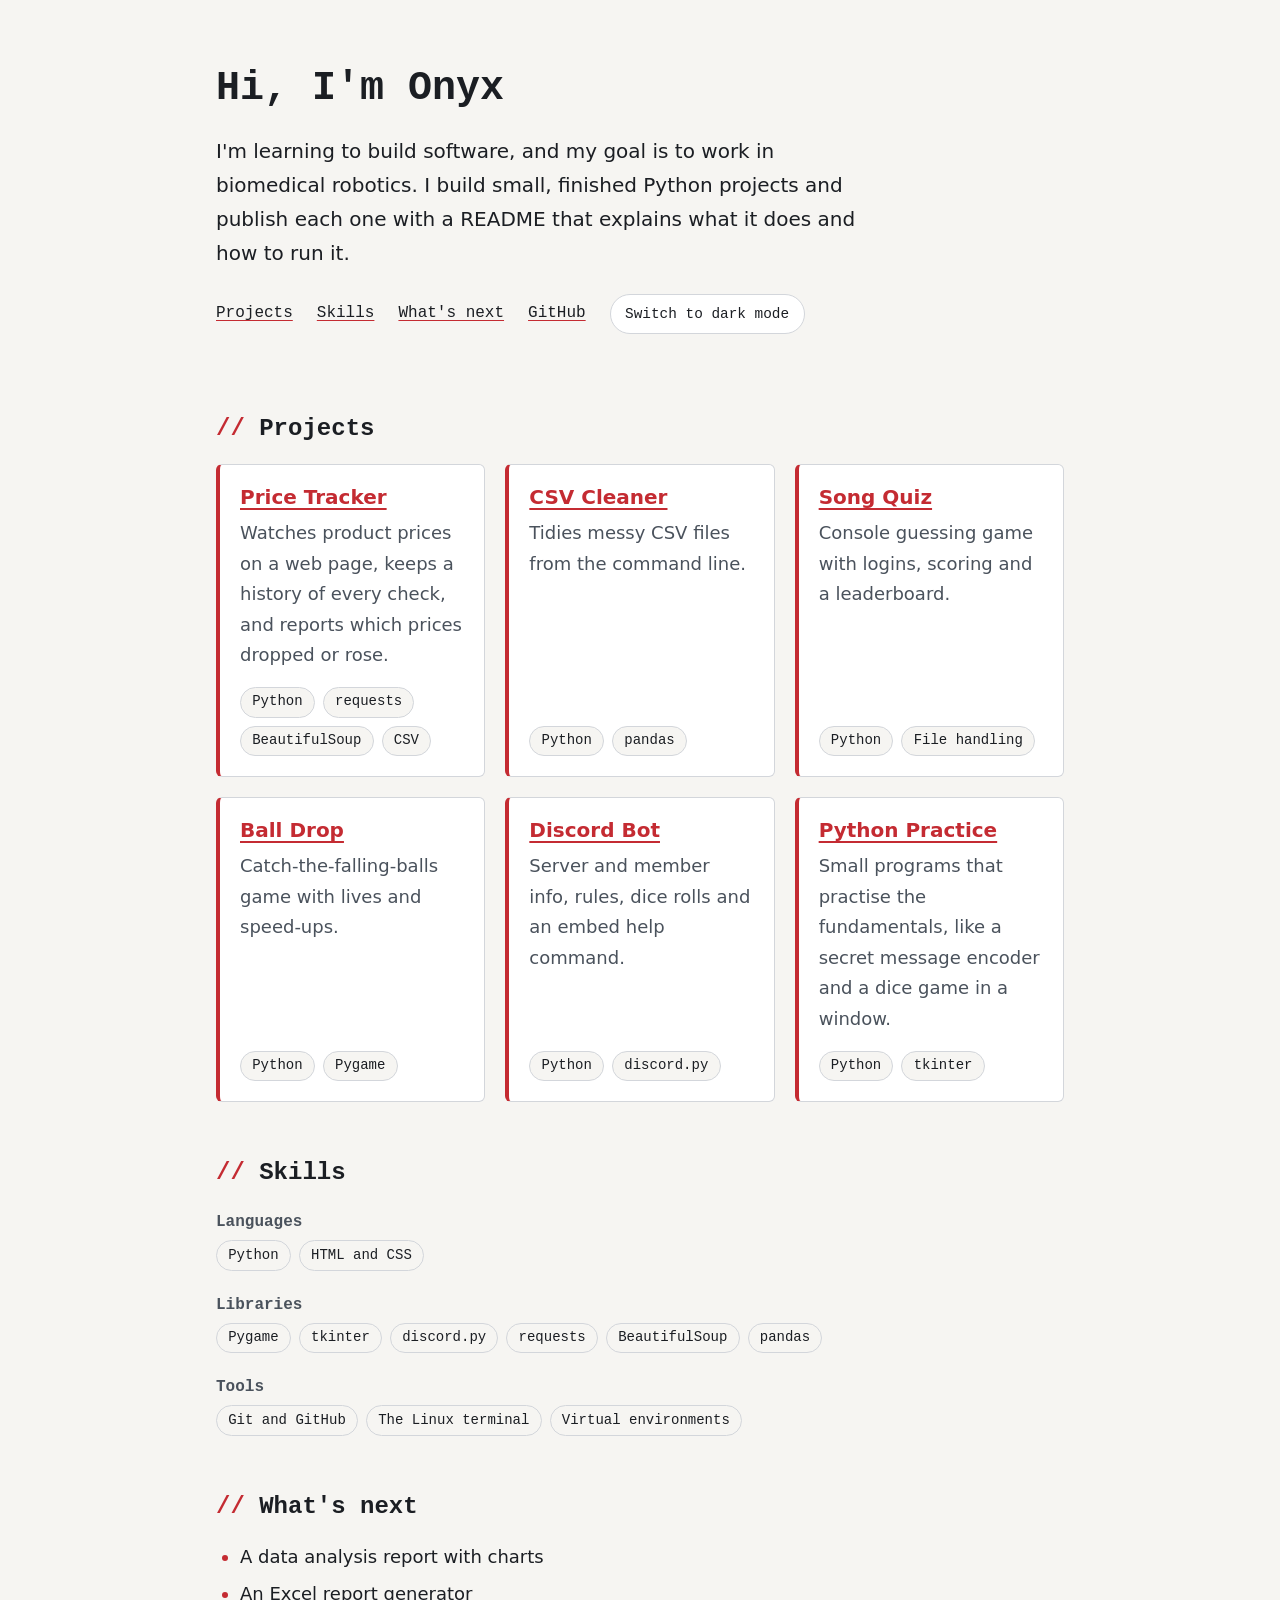
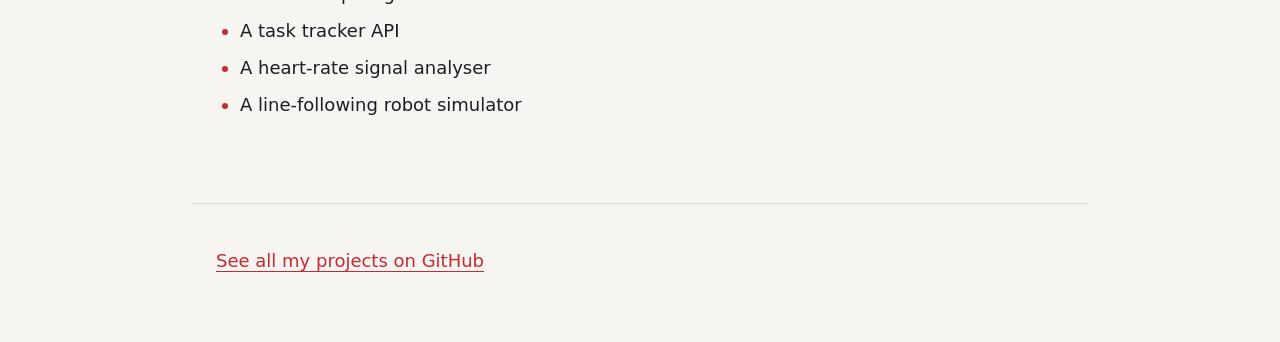
==== index.html @ d2042340 "Merge branch 'main' of github.com:playfu1-d0ubt/portfolio" ====
<!DOCTYPE html>
<html lang="en">
<head>
  <meta charset="utf-8">
  <meta name="viewport" content="width=device-width, initial-scale=1">
  <title>Onyx | Python projects and robotics</title>
  <meta name="description" content="Small, finished Python projects by Onyx, who is learning to build software with a goal of working in biomedical robotics.">
  <script>
    // choose the theme before the page is drawn, so there's no flash of the wrong colours
    let saved = null;
    try { saved = localStorage.getItem("theme"); } catch (error) {}
    const prefersLight = window.matchMedia("(prefers-color-scheme: light)").matches;
    document.documentElement.dataset.theme = saved || (prefersLight ? "light" : "dark");
  </script>
  <link rel="stylesheet" href="style.css">
  <script src="script.js" defer></script>
</head>
<body>

  <header class="intro">
    <h1>Hi, I'm Onyx</h1>
    <p>I'm learning to build software, and my goal is to work in biomedical robotics. I build small, finished Python projects and publish each one with a README that explains what it does and how to run it.</p>
    <nav>
      <a href="#projects">Projects</a>
      <a href="#skills">Skills</a>
      <a href="#next">What's next</a>
      <a href="https://github.com/playfu1-d0ubt">GitHub</a>
      <button id="theme-toggle" type="button" hidden>Switch to light mode</button>
    </nav>
  </header>

  <main>

     <section id="projects">
      <h2>Projects</h2>

      <article class="card">
        <h3><a href="https://github.com/playfu1-d0ubt/price-tracker">Price Tracker</a></h3>
        <p>Watches product prices on a web page, keeps a history of every check, and reports which prices dropped or rose.</p>
        <ul class="tags">
          <li>Python</li>
          <li>requests</li>
          <li>BeautifulSoup</li>
          <li>CSV</li>
        </ul>
      </article>


      <article class="card">
        <h3><a href="https://github.com/playfu1-d0ubt/csv-cleaner">CSV Cleaner</a></h3>
        <p>Tidies messy CSV files from the command line.</p>
        <ul class="tags">
          <li>Python</li>
          <li>pandas</li>
        </ul>
      </article>

      <article class="card">
        <h3><a href="https://github.com/playfu1-d0ubt/song-quiz">Song Quiz</a></h3>
        <p>Console guessing game with logins, scoring and a leaderboard.</p>
        <ul class="tags">
          <li>Python</li>
          <li>File handling</li>
        </ul>
      </article>

      <article class="card">
        <h3><a href="https://github.com/playfu1-d0ubt/ball-drop">Ball Drop</a></h3>
        <p>Catch-the-falling-balls game with lives and speed-ups.</p>
        <ul class="tags">
          <li>Python</li>
          <li>Pygame</li>
        </ul>
      </article>

      <article class="card">
        <h3><a href="https://github.com/playfu1-d0ubt/discord-bot">Discord Bot</a></h3>
        <p>Server and member info, rules, dice rolls and an embed help command.</p>
        <ul class="tags">
          <li>Python</li>
          <li>discord.py</li>
        </ul>
      </article>

      <article class="card">
        <h3><a href="https://github.com/playfu1-d0ubt/python-practice">Python Practice</a></h3>
        <p>Small programs that practise the fundamentals, like a secret message encoder and a dice game in a window.</p>
        <ul class="tags">
          <li>Python</li>
          <li>tkinter</li>
        </ul>
      </article>
    </section>
    <section id="skills">
      <h2>Skills</h2>

      <h3>Languages</h3>
      <ul>
        <li>Python</li>
        <li>HTML and CSS</li>
      </ul>

      <h3>Libraries</h3>
      <ul>
        <li>Pygame</li>
        <li>tkinter</li>
        <li>discord.py</li>
        <li>requests</li>
        <li>BeautifulSoup</li>
        <li>pandas</li>
      </ul>

      <h3>Tools</h3>
      <ul>
        <li>Git and GitHub</li>
        <li>The Linux terminal</li>
        <li>Virtual environments</li>
      </ul>
    </section>

    <section id="next">
      <h2>What's next</h2>
      <ul>
        <li>A data analysis report with charts</li>
        <li>An Excel report generator</li>
        <li>A task tracker API</li>
        <li>A heart-rate signal analyser</li>
        <li>A line-following robot simulator</li>
      </ul>
    </section>
  </main>

  <footer>
    <p><a href="https://github.com/playfu1-d0ubt">See all my projects on GitHub</a></p>
  </footer>

</body>
</html>
---- style.css ----
/* ---------- colours and fonts: change the look of the whole site here ---------- */
:root {
  --bg: #14161a;        /* page background */
  --surface: #1c1f25;   /* cards */
  --border: #2f343d;
  --text: #e8e6e3;      /* soft off-white, easier on the eyes than pure white */
  --muted: #aab0ba;     /* less important text */
  --accent: #ff6b6b;    /* the red: links, card edges, markers */

  --body-font: system-ui, -apple-system, "Segoe UI", Roboto, "Helvetica Neue", Arial, sans-serif;
  --code-font: ui-monospace, "Cascadia Code", "Source Code Pro", Menlo, Consolas, monospace;
  color-scheme: dark;   /* tells the browser to draw scrollbars and form controls dark too */
}

/* ---------- light theme: used when the toggle (or your device's setting) asks for it ---------- */
[data-theme="light"] {
  color-scheme: light;
  --bg: #f6f5f2;
  --surface: #ffffff;
  --border: #d3d6db;
  --text: #1b1e23;
  --muted: #4a525c;
  --accent: #c42b32;
}

/* ---------- base ---------- */
* {
  box-sizing: border-box;  /* padding counts inside an element's width, which keeps sums simple */
}

html {
  scroll-behavior: smooth;
}

body {
  margin: 0;
  background: var(--bg);
  color: var(--text);
  font-family: var(--body-font);
  font-size: 1.125rem;
  line-height: 1.7;  /* generous space between lines */
}

/* keep the content in a centred column instead of stretching across the screen */
header, main, footer {
  max-width: 56rem;
  margin: 0 auto;
  padding: 0 1.5rem;
}

h1, h2, h3 {
  line-height: 1.25;
}

h1, h2 {
  font-family: var(--code-font);
}

h1 {
  font-size: 2.5rem;
  margin: 0 0 1rem;
}

h2 {
  font-size: 1.5rem;
  margin: 0 0 1.25rem;
}

h2::before {
  content: "// ";
  content: "// " / "";  /* the "/ """ part stops screen readers reading the slashes out loud */
  color: var(--accent);
}

p {
  max-width: 42rem;  /* keeps lines a comfortable length to read */
}

a {
  color: var(--accent);
  text-underline-offset: 0.2em;
}

a:hover {
  color: var(--text);
}

/* a clear outline when you move around the page with the keyboard */
:focus-visible {
  outline: 2px solid var(--accent);
  outline-offset: 3px;
}

::selection {
  background: var(--accent);
  color: var(--bg);
}
/* ---------- intro and navigation ---------- */
.intro {
  padding-top: 4rem;
  padding-bottom: 2.5rem;
}

.intro p {
  font-size: 1.25rem;
}

nav {
  display: flex;
  flex-wrap: wrap;
  gap: 0.5rem 1.5rem;
  margin-top: 1.5rem;
  font-family: var(--code-font);
  font-size: 1rem;
}

nav a {
  padding: 0.4rem 0;  /* makes the link taller, so it's easier to tap */
  color: var(--text);
  text-decoration-color: var(--accent);
}

nav a:hover {
  color: var(--accent);
}
/* ---------- sections ---------- */
section {
  padding: 2.5rem 0 1rem;
  scroll-margin-top: 1rem;  /* leaves a gap above a section when a nav link jumps to it */
}

/* ---------- project cards ---------- */
/* the cards sit in a grid that fits as many 16rem columns as there is room for */
#projects {
  display: grid;
  grid-template-columns: repeat(auto-fit, minmax(min(16rem, 100%), 1fr));
  gap: 1.25rem;
}

#projects h2 {
  grid-column: 1 / -1;  /* the heading stretches across every column */
  margin-bottom: 0;
}

.card {
  display: flex;
  flex-direction: column;
  background: var(--surface);
  border: 1px solid var(--border);
  border-left: 4px solid var(--accent);
  border-radius: 6px;
  padding: 1.25rem;
  position: relative;  /* lets the link below stretch over the whole card */
  transition: border-color 0.2s;
}

@media (hover: hover) {
  .card:hover {
    border-color: var(--accent);
  }
}

.card h3 {
  margin: 0 0 0.5rem;
  font-size: 1.25rem;
}

.card h3 a::after {
  content: "";
  position: absolute;
  inset: 0;  /* stretches the link's clickable area over the whole card */
}

.card img {
  display: block;
  width: 100%;
  height: auto;
  aspect-ratio: 16 / 9;
  object-fit: cover;
  object-position: top left;  /* if an image is the wrong shape, keep the top-left corner */
  margin-bottom: 1rem;
  border: 1px solid var(--border);
  border-radius: 4px;
}

.card:focus-within {
  border-color: var(--accent);  /* shows which card has keyboard focus */
}

.card p {
  margin: 0 0 1rem;
  color: var(--muted);
}

.card .tags {
  margin-top: auto;  /* pushes the tags to the bottom so every card lines up */
}

/* ---------- tags and skills ---------- */
.tags, #skills ul {
  display: flex;
  flex-wrap: wrap;
  gap: 0.5rem;
  margin: 0;
  padding: 0;
  list-style: none;
}

.tags li, #skills li {
  padding: 0.15rem 0.7rem;
  border: 1px solid var(--border);
  border-radius: 999px;
  background: var(--bg);
  font-family: var(--code-font);
  font-size: 0.875rem;
}

#skills h3 {
  margin: 1.5rem 0 0.5rem;
  font-family: var(--code-font);
  font-size: 1rem;
  color: var(--muted);
}
/* ---------- what's next ---------- */
#next ul {
  padding-left: 1.5rem;
}

#next li {
  margin-bottom: 0.4rem;
}

#next li::marker {
  color: var(--accent);
}

/* ---------- footer ---------- */
footer {
  margin-top: 3rem;
  padding-top: 1.5rem;
  padding-bottom: 3rem;
  border-top: 1px solid var(--border);
  color: var(--muted);
}

/* ---------- respect people who turn animations off in their system settings ---------- */
@media (prefers-reduced-motion: reduce) {
  html {
    scroll-behavior: auto;
  }

  .card {
    transition: none;
  }
}
/* ---------- small screens (phones) ---------- */
@media (max-width: 40rem) {
  body {
    font-size: 1.0625rem;
  }

  header, main, footer {
    padding: 0 1rem;
  }

  .intro {
    padding-top: 2.5rem;
    padding-bottom: 1.5rem;
  }

  h1 {
    font-size: 2rem;
  }

  .intro p {
    font-size: 1.125rem;
  }

  section {
    padding-top: 2rem;
  }

  footer {
    margin-top: 2rem;
  }
}
/* ---------- theme toggle button ---------- */
#theme-toggle {
  padding: 0.4rem 0.9rem;
  border: 1px solid var(--border);
  border-radius: 999px;
  background: var(--surface);
  color: var(--text);
  font-family: var(--code-font);
  font-size: 0.9rem;
  cursor: pointer;
}

#theme-toggle:hover {
  border-color: var(--accent);
}
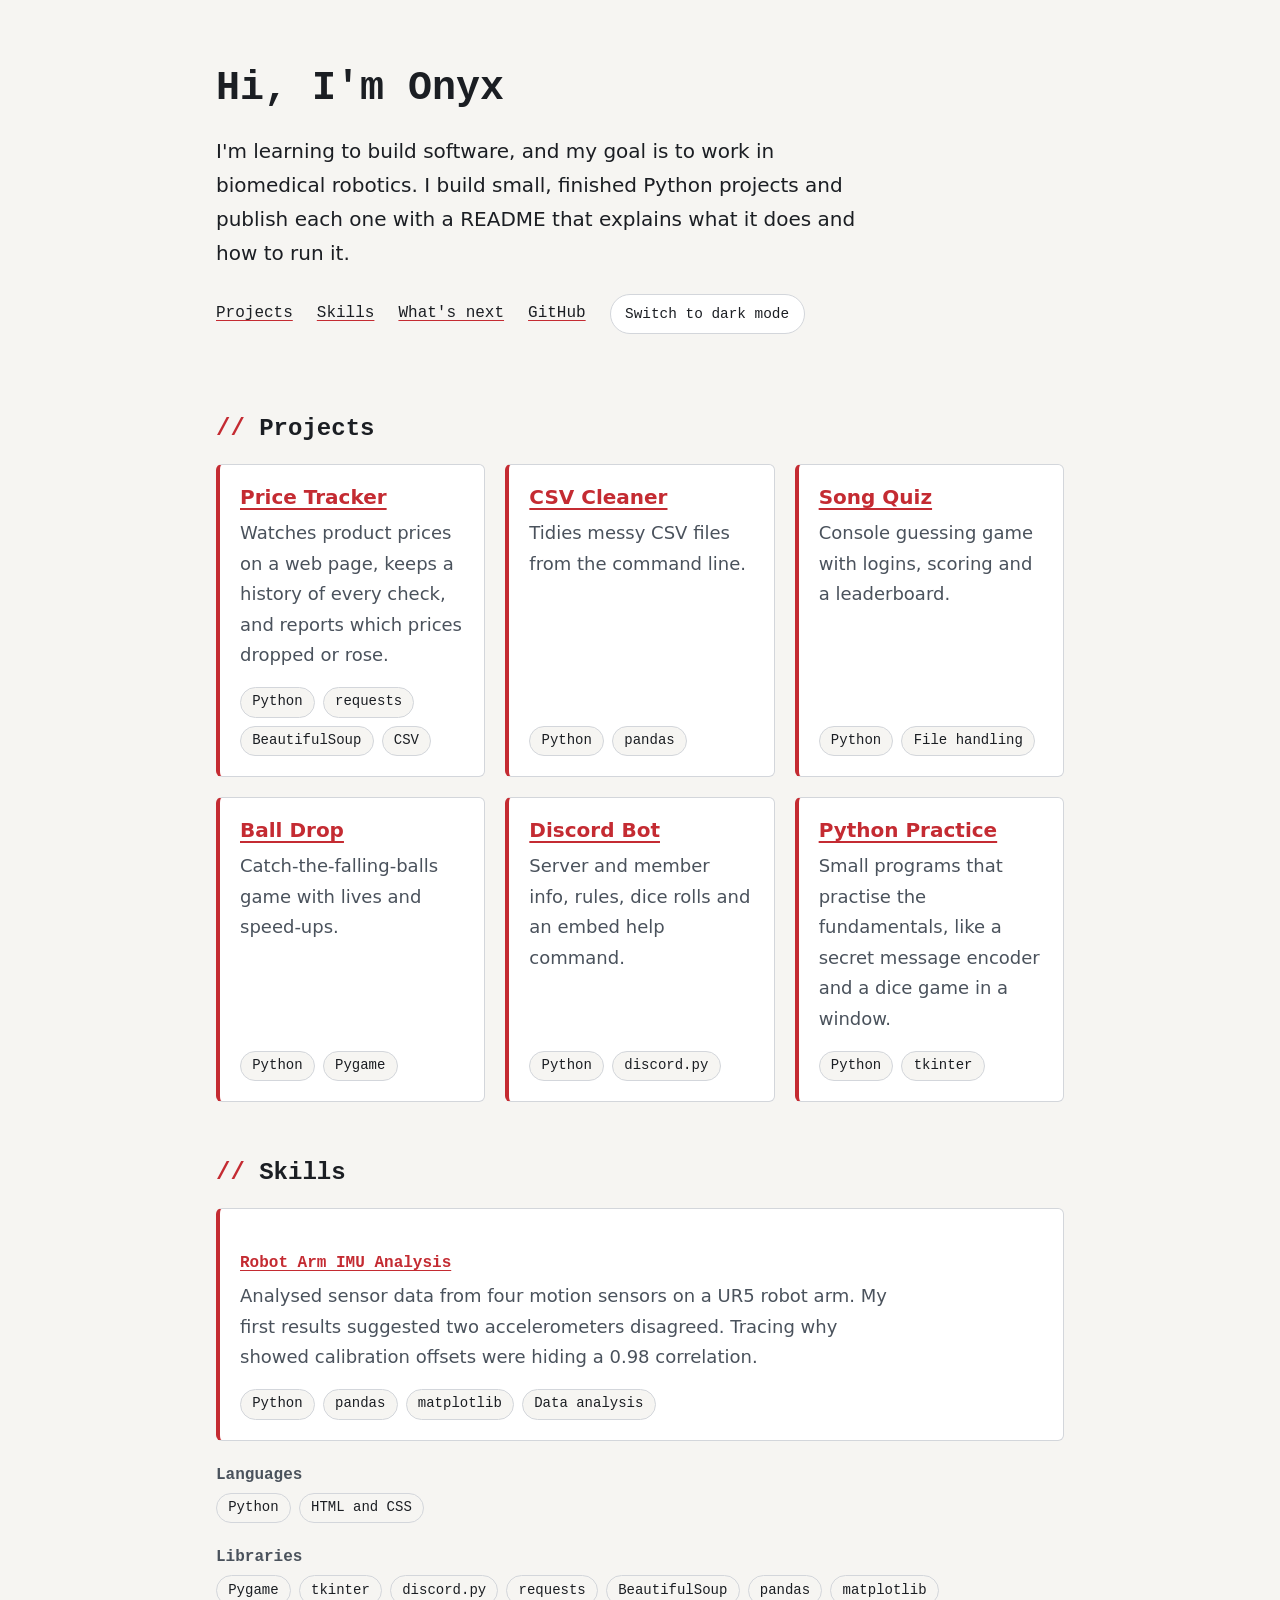
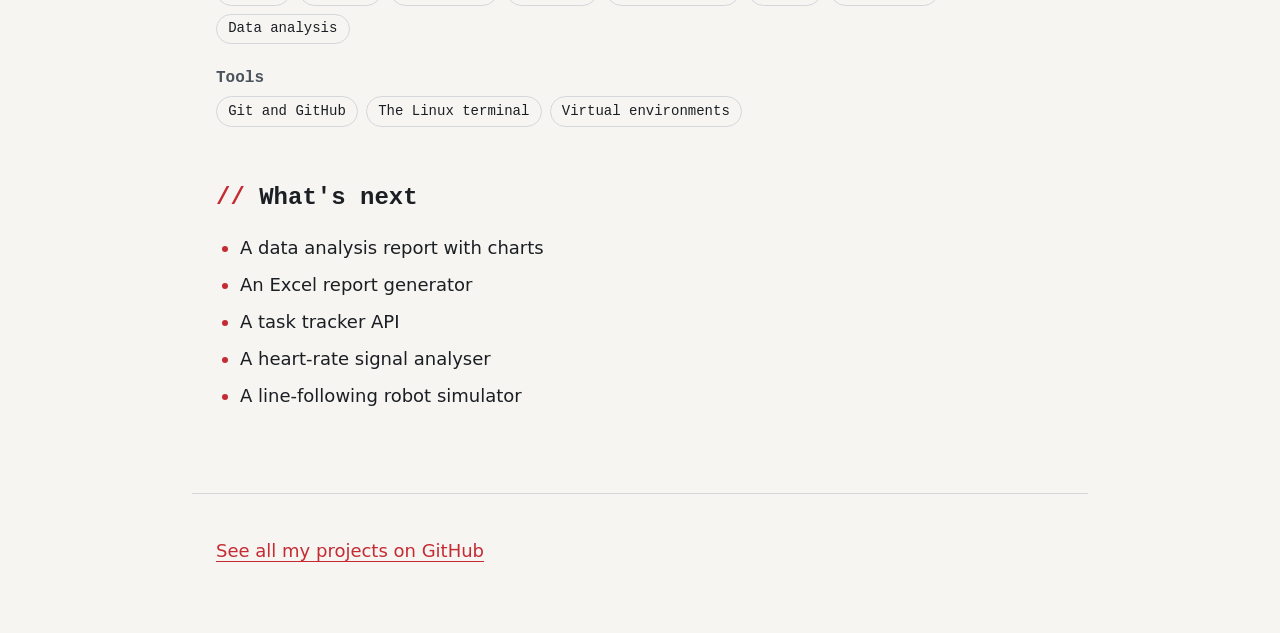
==== commit dc78510c: "Add data analysis report card" ====
--- a/index.html
+++ b/index.html
@@ -94,6 +94,21 @@
     <section id="skills">
       <h2>Skills</h2>
 
+    <article class="card">
+      <h3><a href="https://github.com/playfu1-d0ubt/data-analysis-report">Robot Arm IMU Analysis</a></h3>
+      <p>
+      Analysed sensor data from four motion sensors on a UR5 robot arm.
+      My first results suggested two accelerometers disagreed. Tracing why
+      showed calibration offsets were hiding a 0.98 correlation.
+      </p>
+      <ul class="tags">
+        <li>Python</li>
+        <li>pandas</li>
+        <li>matplotlib</li>
+        <li>Data analysis</li>
+      </ul>
+</article>
+
       <h3>Languages</h3>
       <ul>
         <li>Python</li>
@@ -108,6 +123,8 @@
         <li>requests</li>
         <li>BeautifulSoup</li>
         <li>pandas</li>
+        <li>matplotlib</li>
+        <li>Data analysis</li>
       </ul>
 
       <h3>Tools</h3>
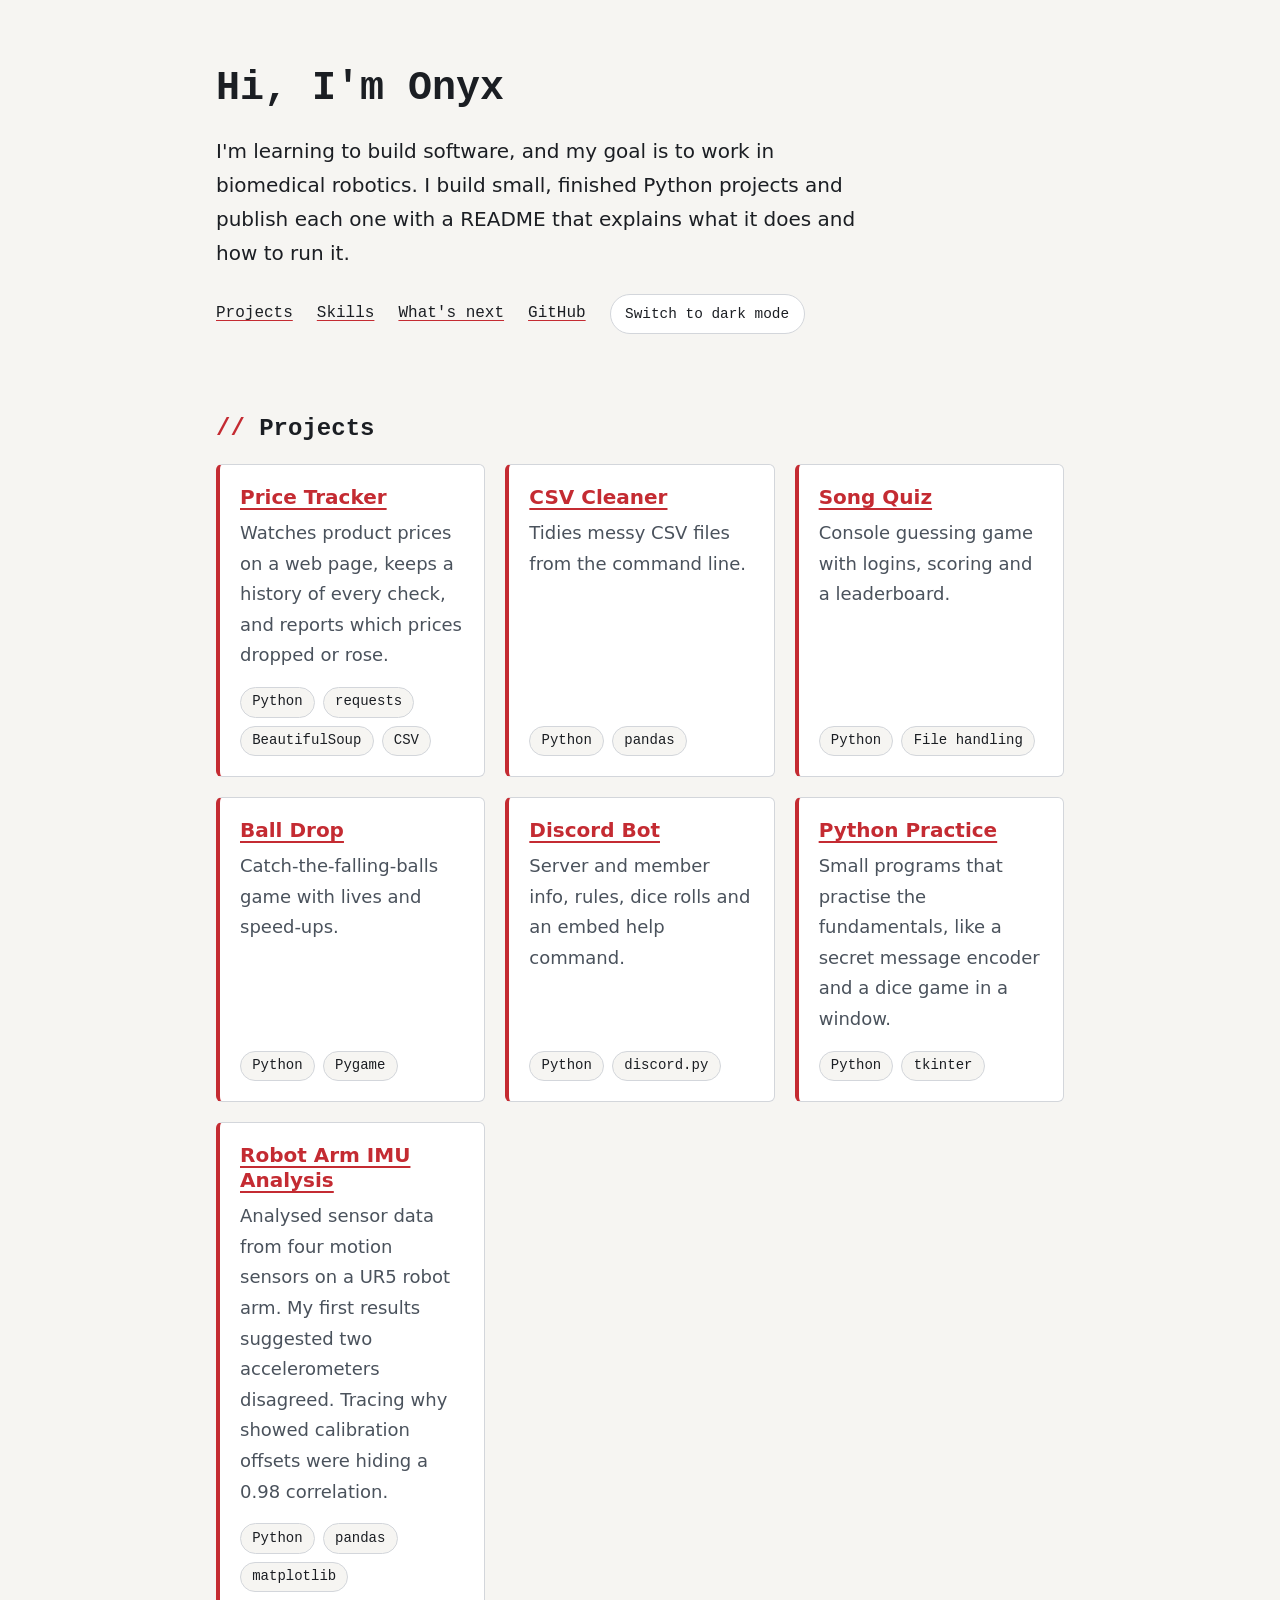
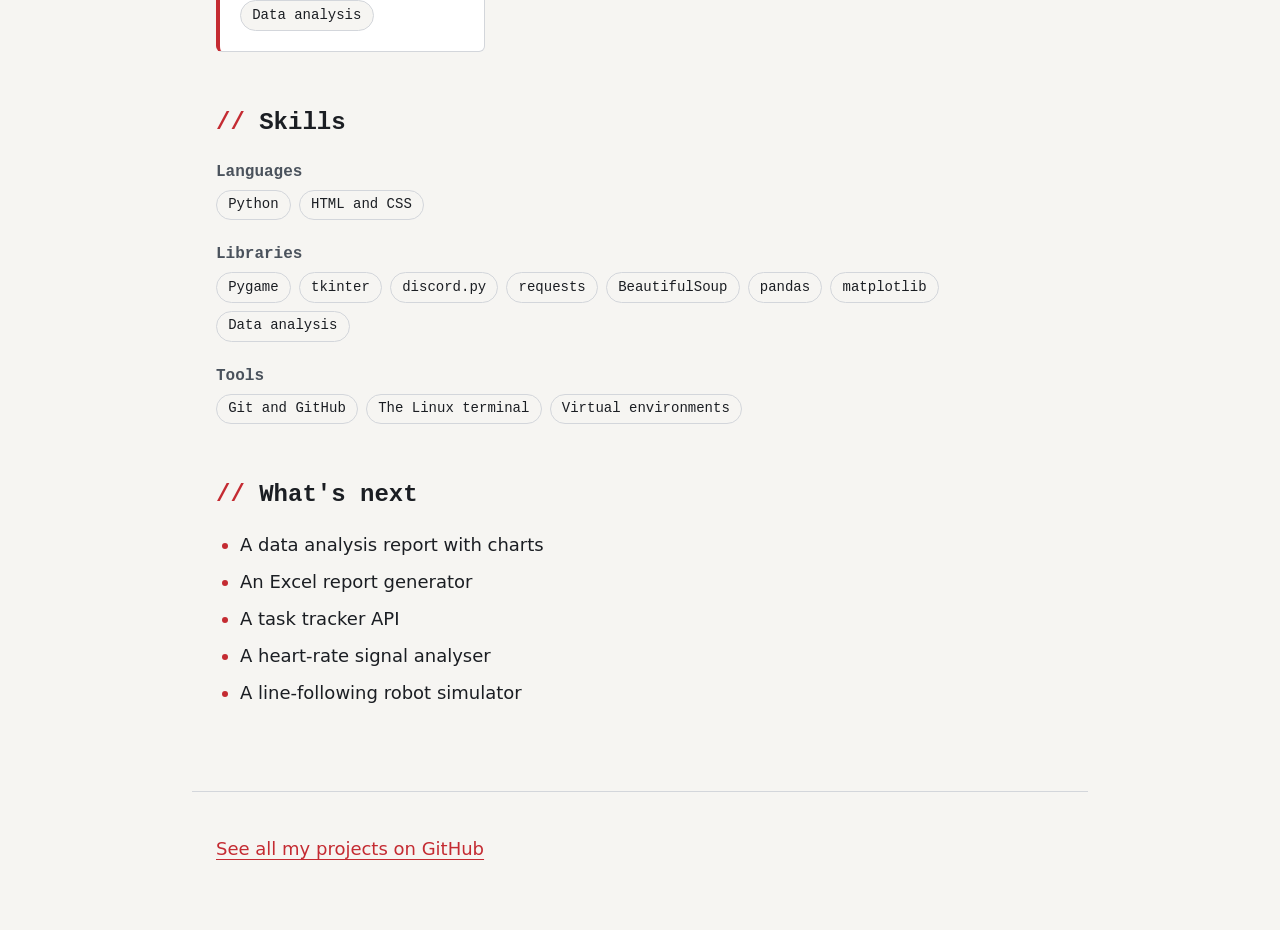
==== commit cf591e1b: "Fix misplaced card" ====
--- a/index.html
+++ b/index.html
@@ -90,25 +90,23 @@
           <li>tkinter</li>
         </ul>
       </article>
+      <article class="card">
+        <h3><a href="https://github.com/playfu1-d0ubt/data-analysis-report">Robot Arm IMU Analysis</a></h3>
+        <p>
+        Analysed sensor data from four motion sensors on a UR5 robot arm.
+        My first results suggested two accelerometers disagreed. Tracing why
+        showed calibration offsets were hiding a 0.98 correlation.
+        </p>
+        <ul class="tags">
+          <li>Python</li>
+          <li>pandas</li>
+          <li>matplotlib</li>
+          <li>Data analysis</li>
+        </ul>
     </section>
     <section id="skills">
       <h2>Skills</h2>
-
-    <article class="card">
-      <h3><a href="https://github.com/playfu1-d0ubt/data-analysis-report">Robot Arm IMU Analysis</a></h3>
-      <p>
-      Analysed sensor data from four motion sensors on a UR5 robot arm.
-      My first results suggested two accelerometers disagreed. Tracing why
-      showed calibration offsets were hiding a 0.98 correlation.
-      </p>
-      <ul class="tags">
-        <li>Python</li>
-        <li>pandas</li>
-        <li>matplotlib</li>
-        <li>Data analysis</li>
-      </ul>
-</article>
-
+    </article>
       <h3>Languages</h3>
       <ul>
         <li>Python</li>
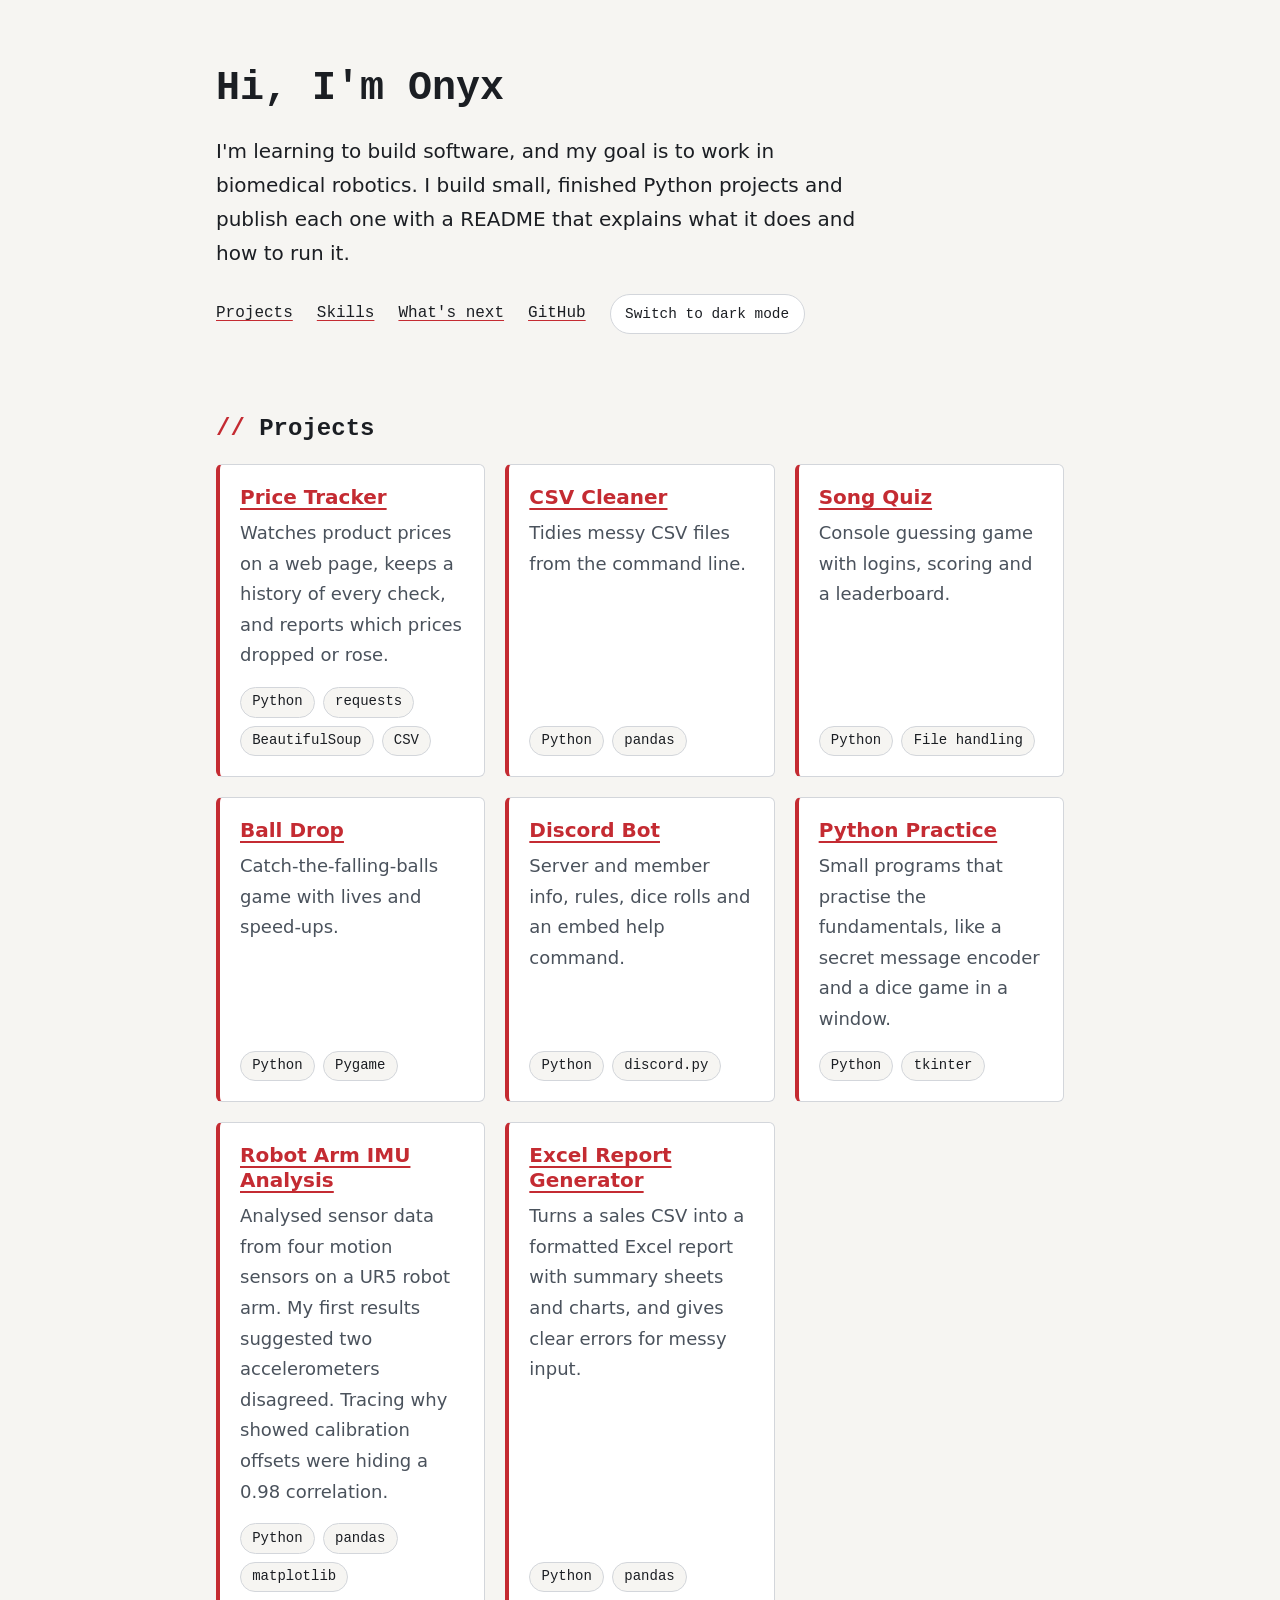
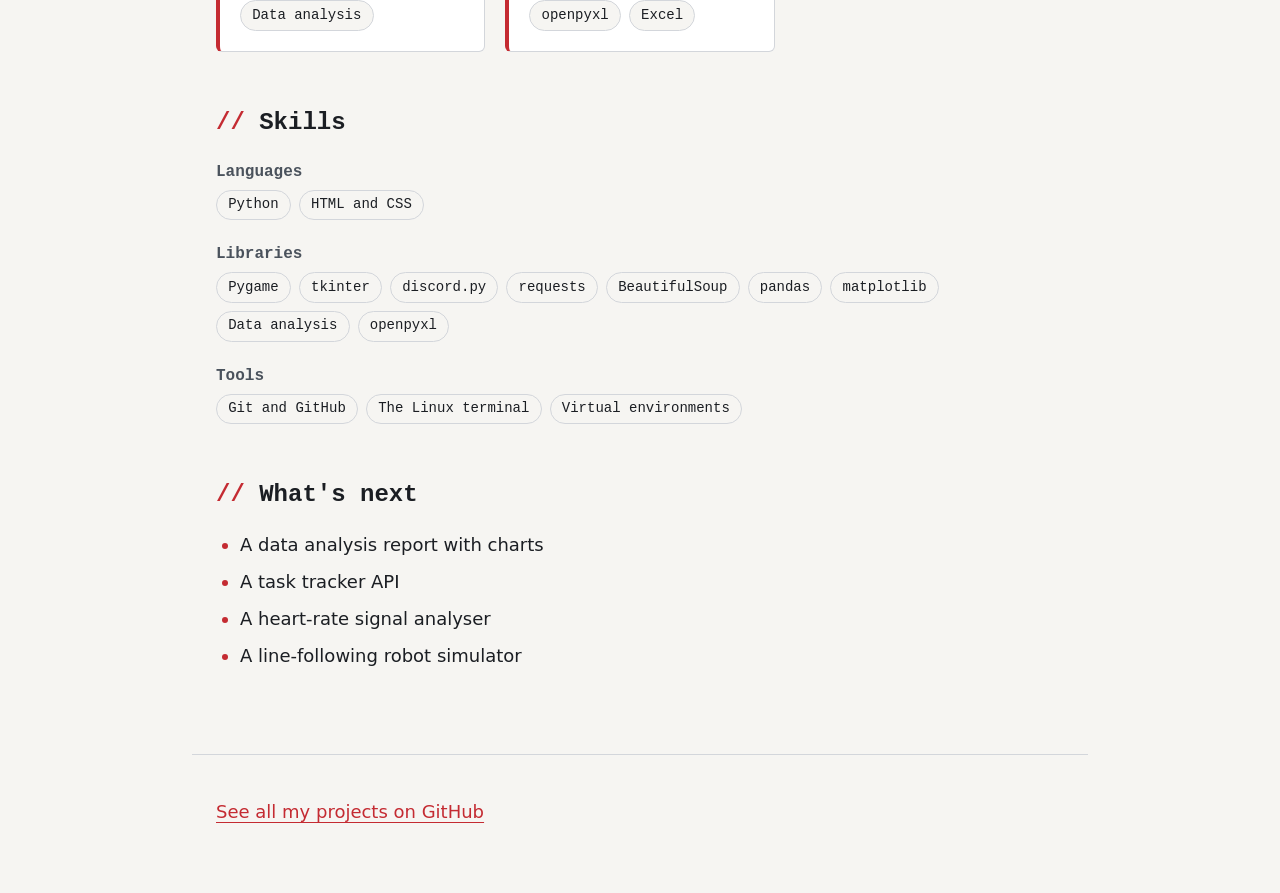
==== commit 2fa5ac15: "Add Excel Report Generator" ====
--- a/index.html
+++ b/index.html
@@ -31,7 +31,7 @@
 
   <main>
 
-     <section id="projects">
+    <section id="projects">
       <h2>Projects</h2>
 
       <article class="card">
@@ -103,7 +103,19 @@
           <li>matplotlib</li>
           <li>Data analysis</li>
         </ul>
+      </article>
+      <article class="card">
+        <h3><a href="https://github.com/playfu1-d0ubt/excel-report-generator">Excel Report Generator</a></h3>
+        <p>Turns a sales CSV into a formatted Excel report with summary sheets and charts, and gives clear errors for messy input.</p>
+        <ul class="tags">
+          <li>Python</li>
+          <li>pandas</li>
+          <li>openpyxl</li>
+          <li>Excel</li>
+        </ul>
+      </article>
     </section>
+
     <section id="skills">
       <h2>Skills</h2>
     </article>
@@ -123,6 +135,7 @@
         <li>pandas</li>
         <li>matplotlib</li>
         <li>Data analysis</li>
+        <li>openpyxl</li>
       </ul>
 
       <h3>Tools</h3>
@@ -137,7 +150,6 @@
       <h2>What's next</h2>
       <ul>
         <li>A data analysis report with charts</li>
-        <li>An Excel report generator</li>
         <li>A task tracker API</li>
         <li>A heart-rate signal analyser</li>
         <li>A line-following robot simulator</li>
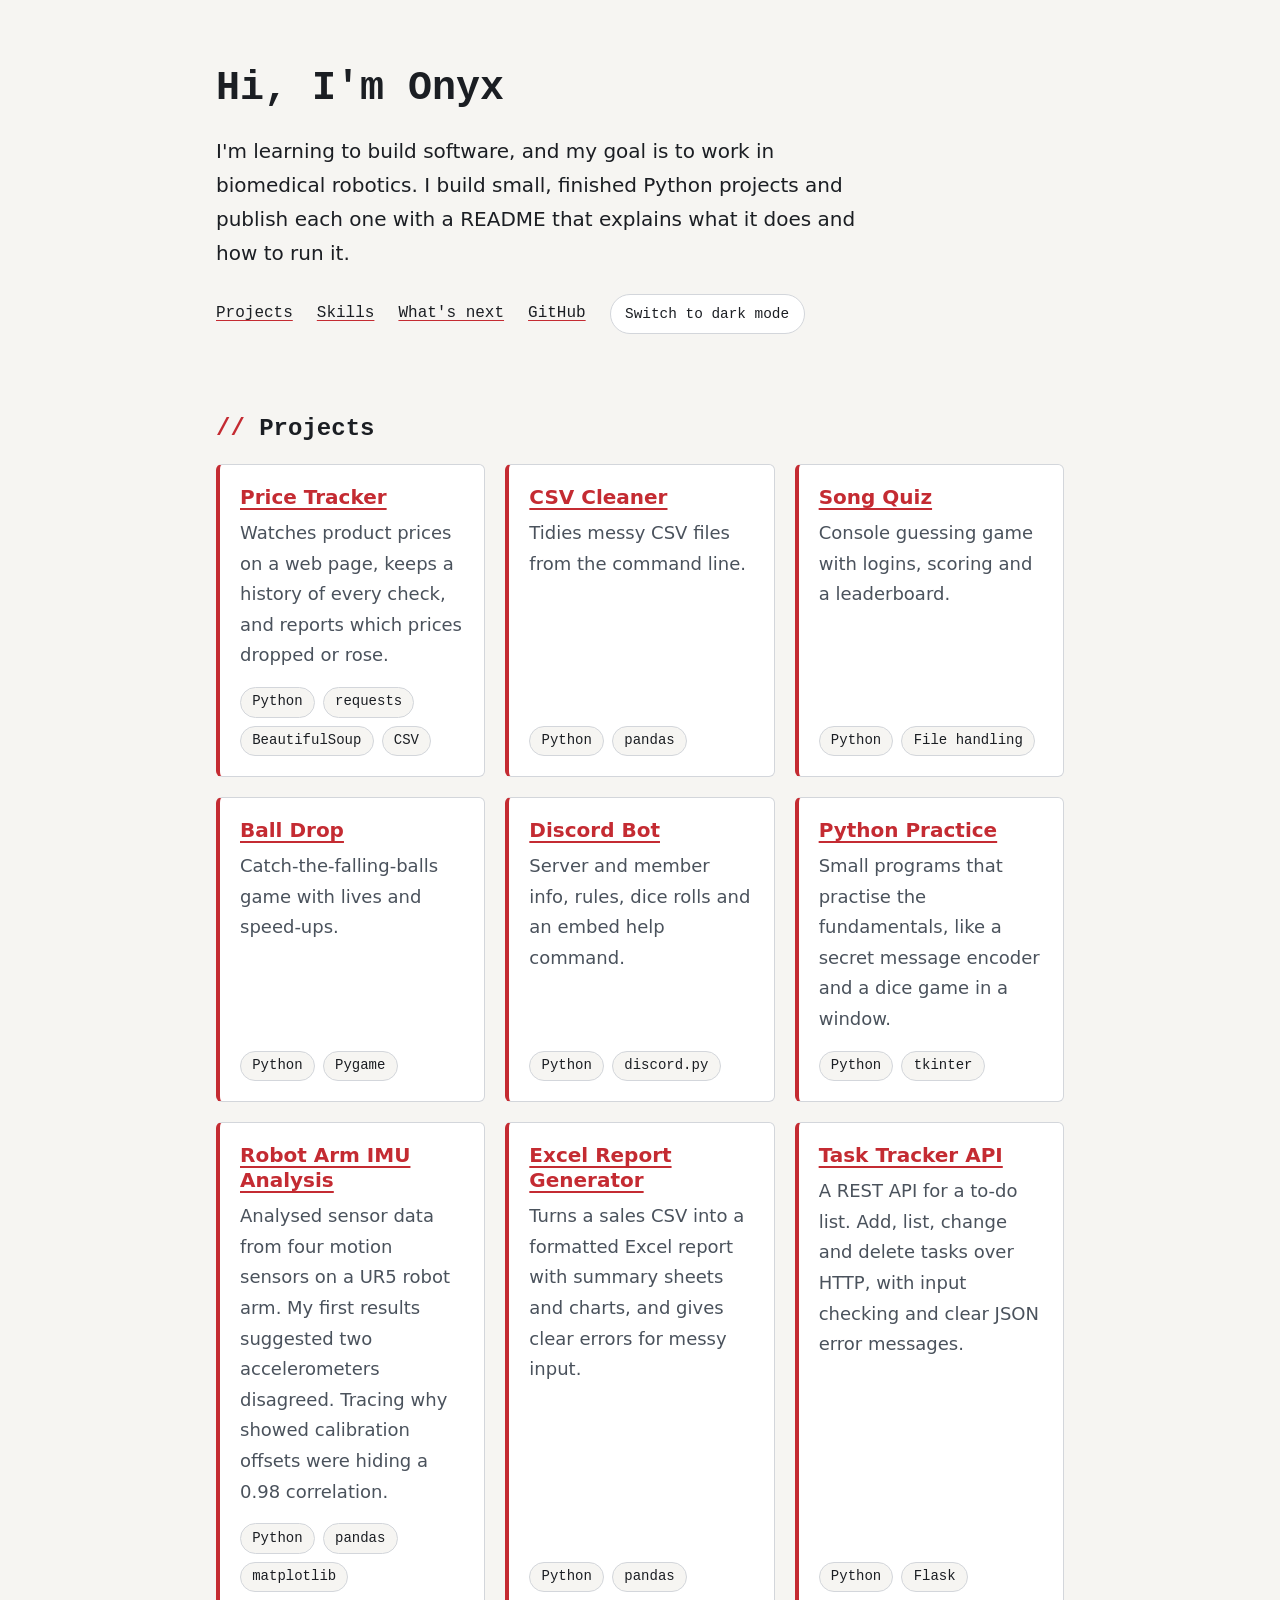
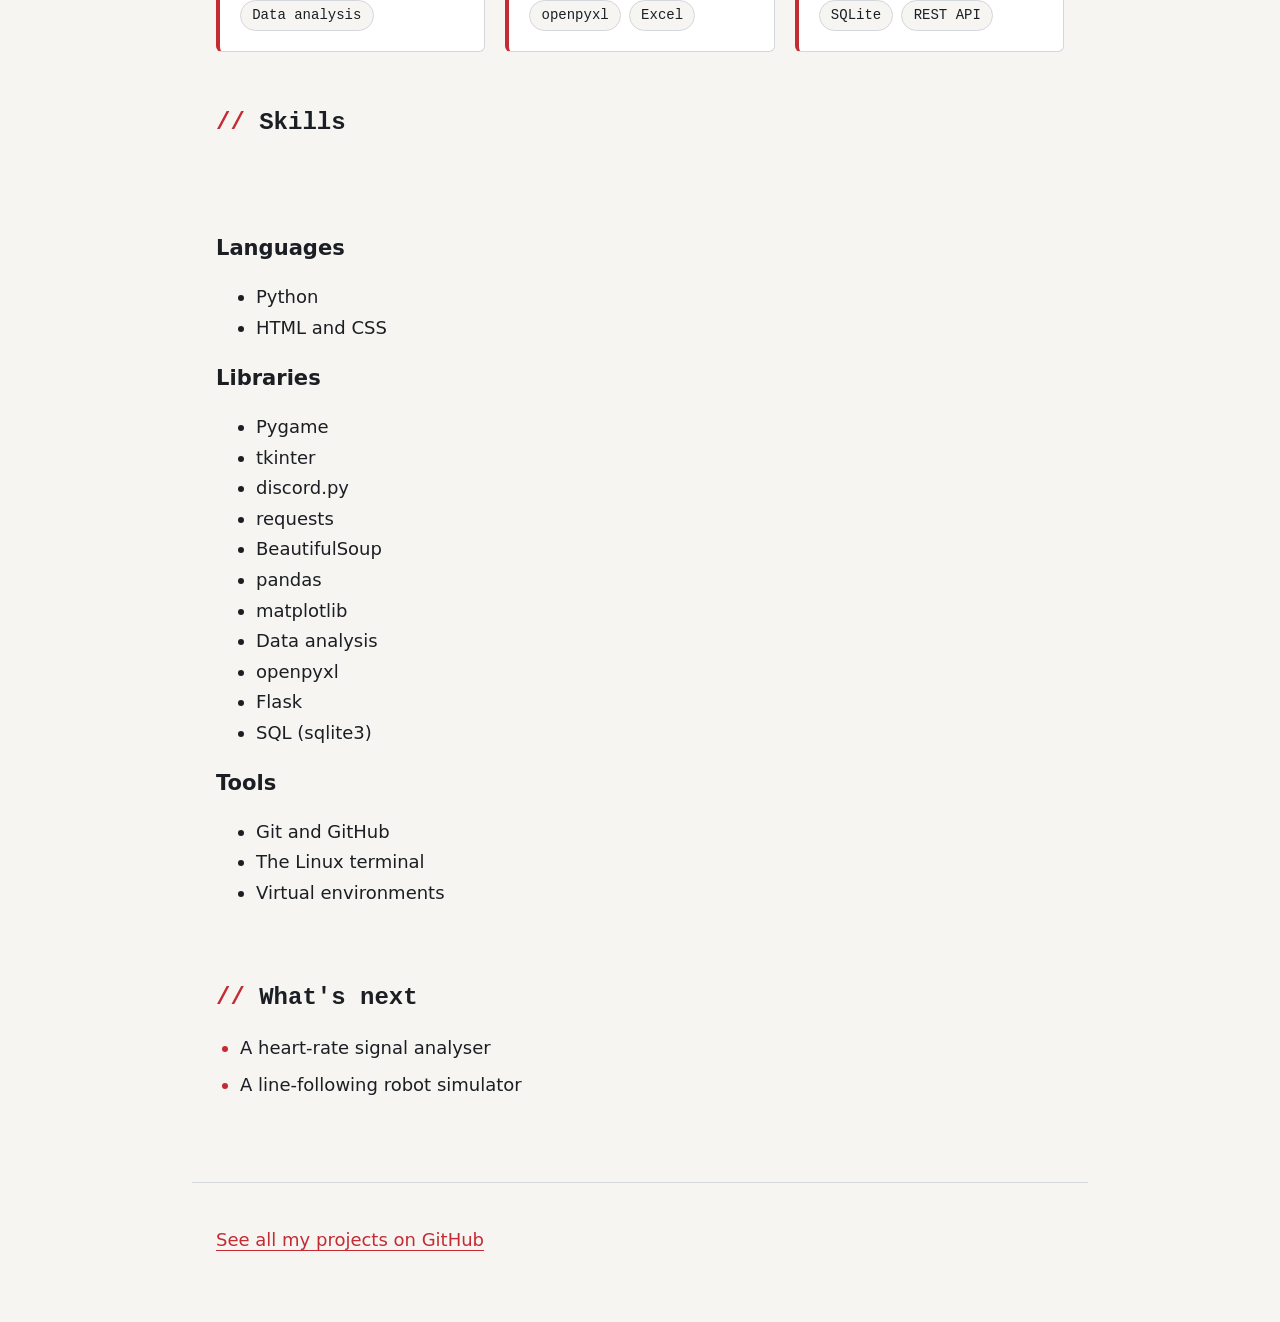
==== commit 63837015: "Add task-tracker-api" ====
--- a/index.html
+++ b/index.html
@@ -114,11 +114,23 @@
           <li>Excel</li>
         </ul>
       </article>
+      <article class="card">
+        <h3><a href="https://github.com/playfu1-d0ubt/task-tracker-api">Task Tracker API</a></h3>
+        <p>A REST API for a to-do list. Add, list, change and delete tasks over HTTP, with input checking and clear JSON error messages.</p>
+        <ul class="tags">
+          <li>Python</li>
+          <li>Flask</li>
+          <li>SQLite</li>
+          <li>REST API</li>
+        </ul>
+      </article>
     </section>
 
     <section id="skills">
       <h2>Skills</h2>
-    </article>
+    </section>
+
+    <section id="languages">
       <h3>Languages</h3>
       <ul>
         <li>Python</li>
@@ -136,6 +148,8 @@
         <li>matplotlib</li>
         <li>Data analysis</li>
         <li>openpyxl</li>
+        <li>Flask</li>
+        <li>SQL (sqlite3)</li>
       </ul>
 
       <h3>Tools</h3>
@@ -149,8 +163,6 @@
     <section id="next">
       <h2>What's next</h2>
       <ul>
-        <li>A data analysis report with charts</li>
-        <li>A task tracker API</li>
         <li>A heart-rate signal analyser</li>
         <li>A line-following robot simulator</li>
       </ul>
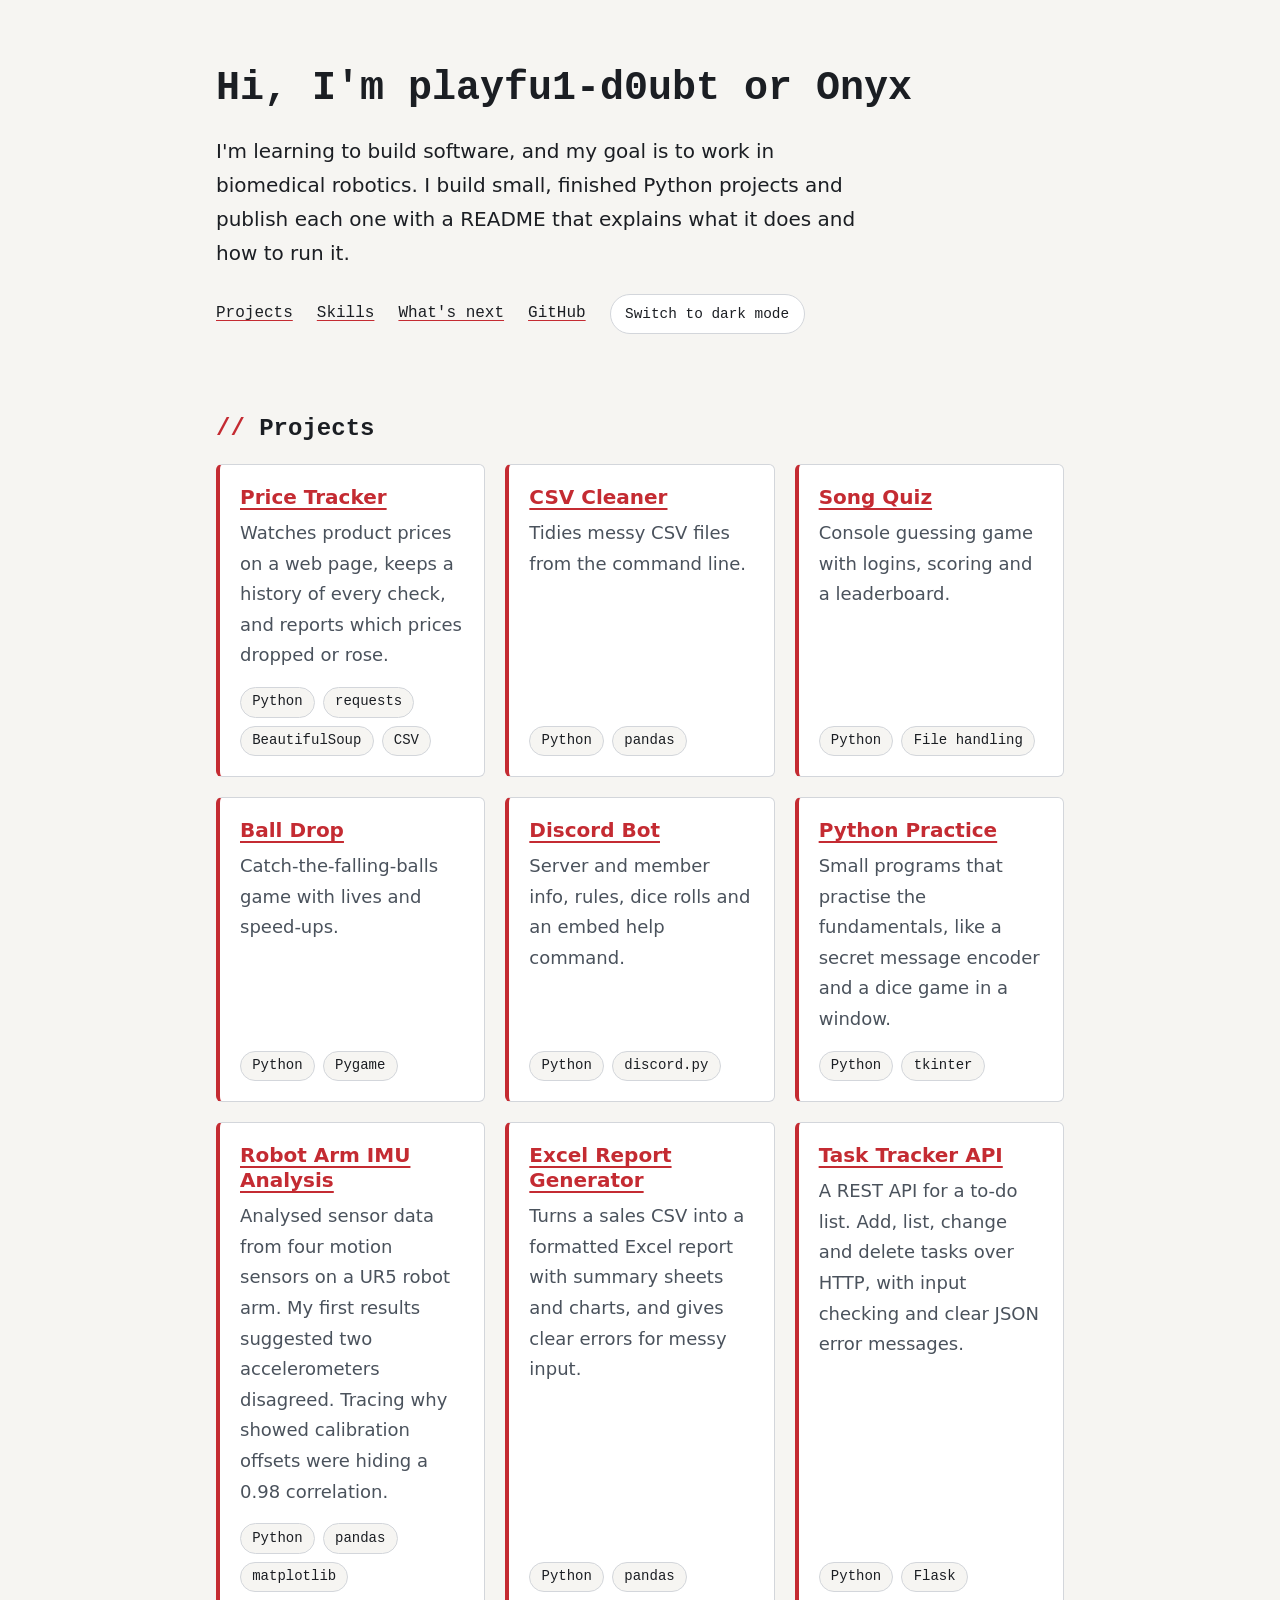
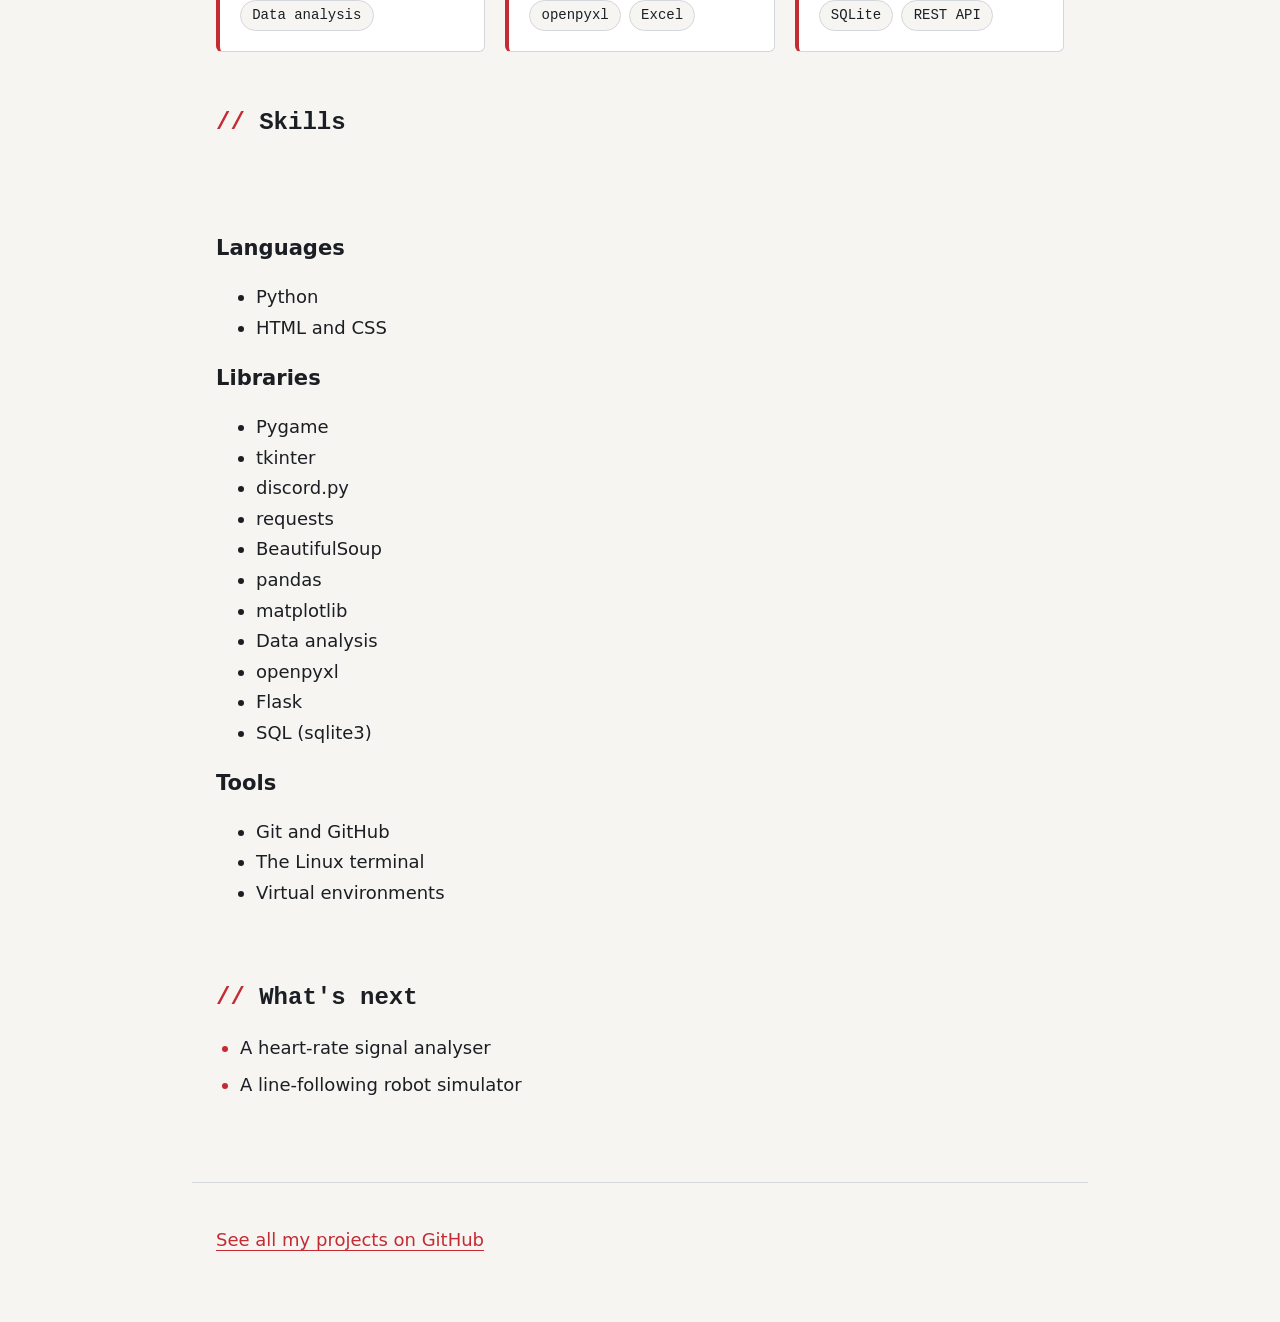
==== commit 51f32142: "Change name to playfu1-d0ubt" ====
--- a/index.html
+++ b/index.html
@@ -3,8 +3,8 @@
 <head>
   <meta charset="utf-8">
   <meta name="viewport" content="width=device-width, initial-scale=1">
-  <title>Onyx | Python projects and robotics</title>
-  <meta name="description" content="Small, finished Python projects by Onyx, who is learning to build software with a goal of working in biomedical robotics.">
+  <title>playfu1-d0ubt | Python projects and robotics</title>
+  <meta name="description" content="Small, finished Python projects by playfu1-d0ubt, who is learning to build software with a goal of working in biomedical robotics.">
   <script>
     // choose the theme before the page is drawn, so there's no flash of the wrong colours
     let saved = null;
@@ -14,11 +14,12 @@
   </script>
   <link rel="stylesheet" href="style.css">
   <script src="script.js" defer></script>
+  <link rel="icon" type="image/svg+xml" href="favicon.svg">
 </head>
 <body>
 
   <header class="intro">
-    <h1>Hi, I'm Onyx</h1>
+    <h1>Hi, I'm playfu1-d0ubt or Onyx</h1>
     <p>I'm learning to build software, and my goal is to work in biomedical robotics. I build small, finished Python projects and publish each one with a README that explains what it does and how to run it.</p>
     <nav>
       <a href="#projects">Projects</a>
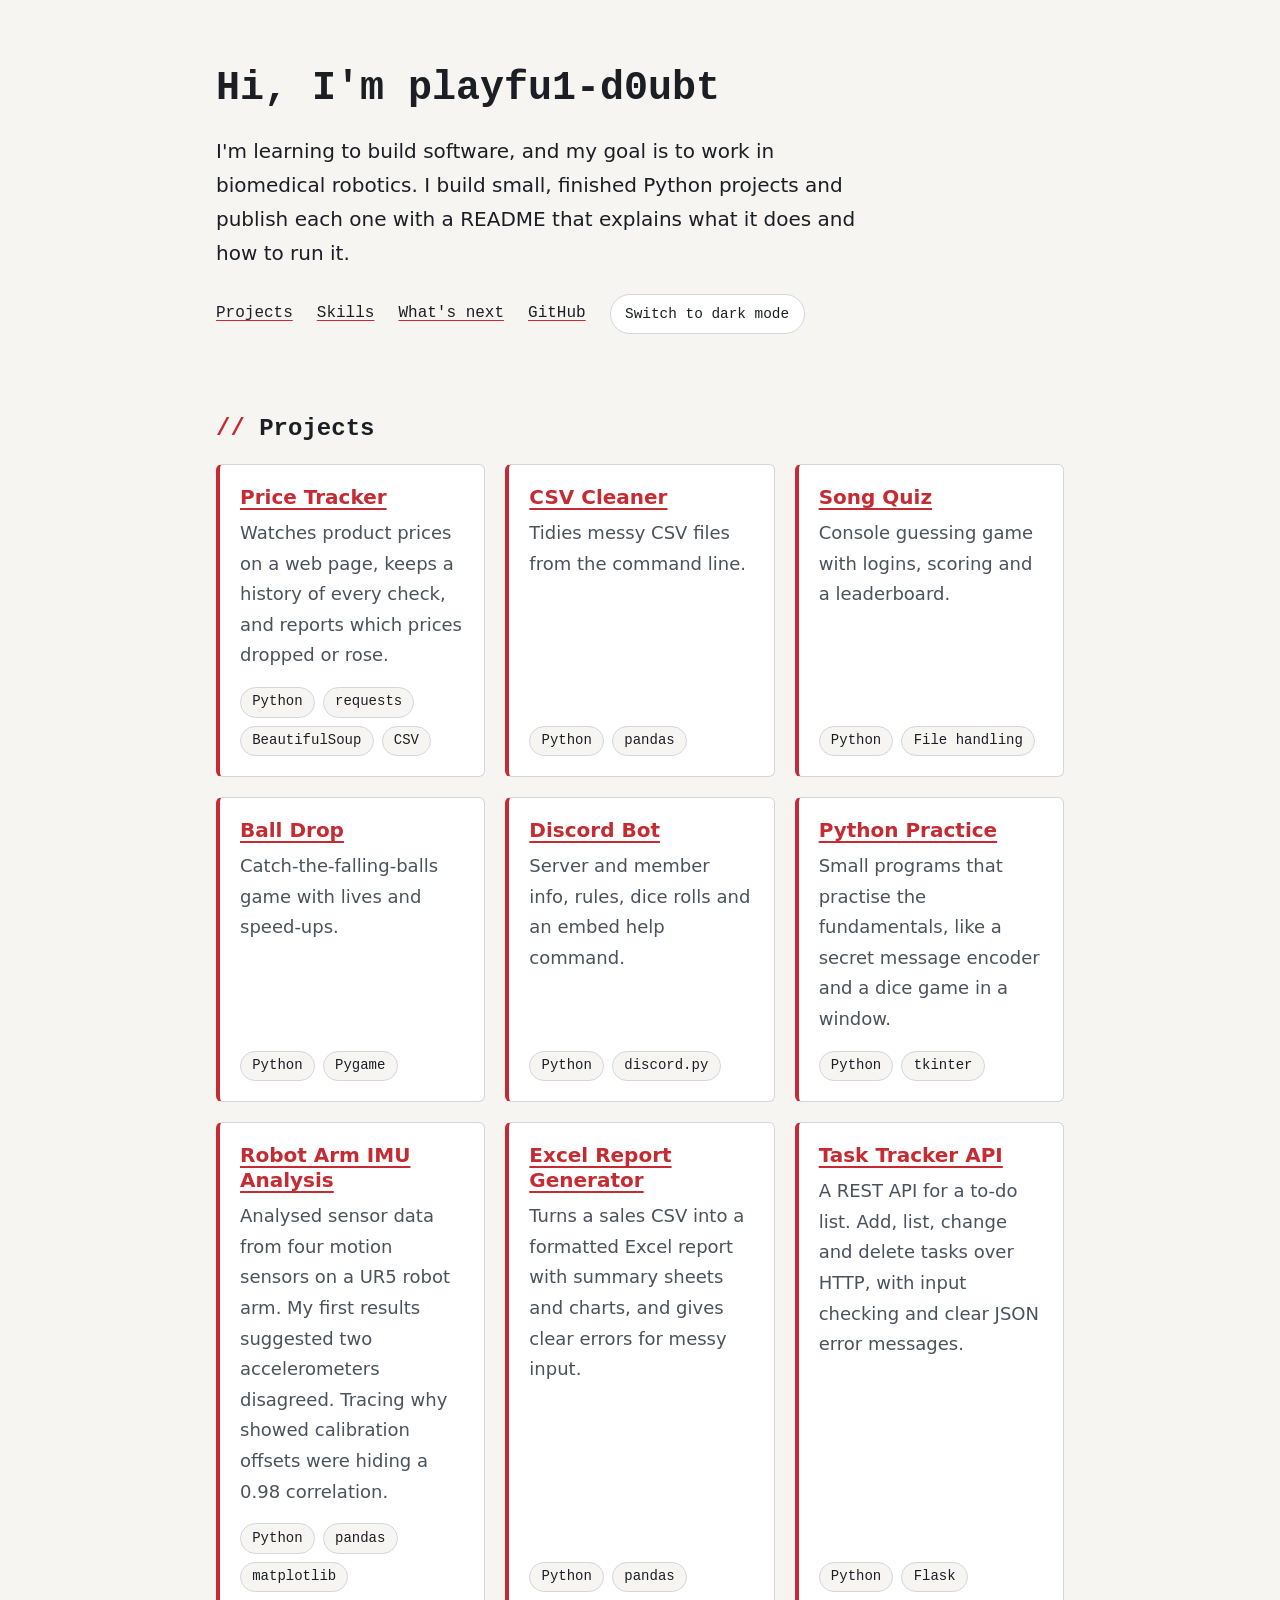
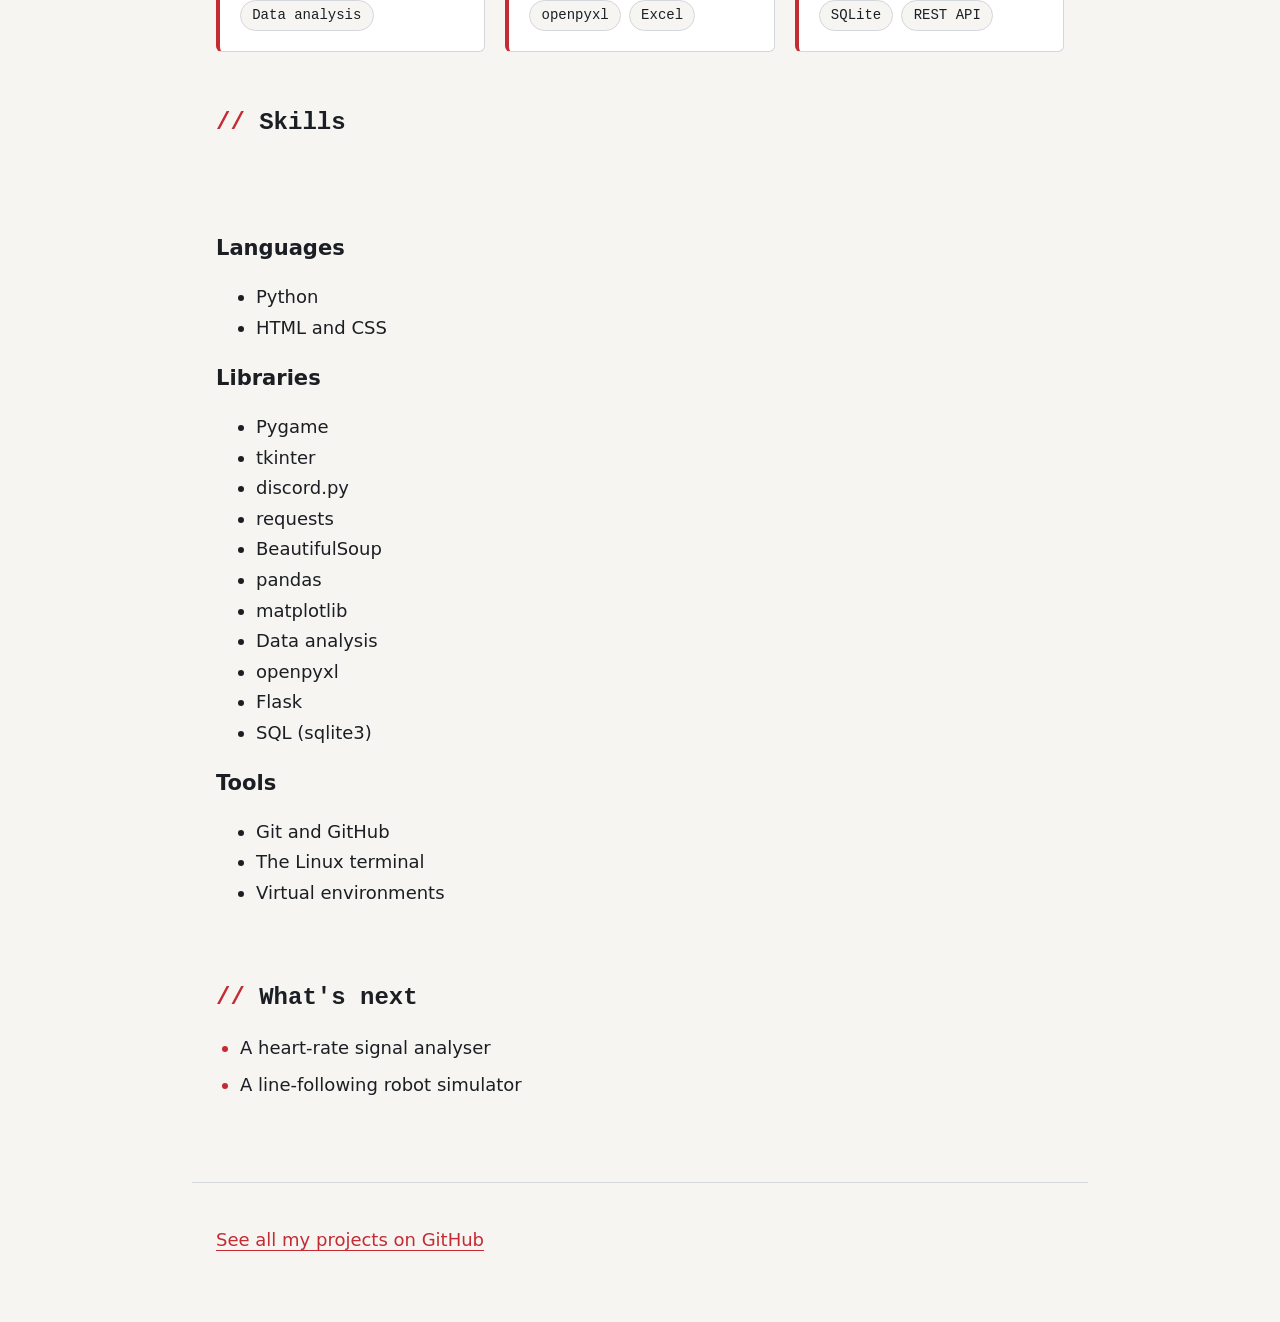
==== commit 7872c04c: "Fix introduction" ====
--- a/index.html
+++ b/index.html
@@ -19,7 +19,7 @@
 <body>
 
   <header class="intro">
-    <h1>Hi, I'm playfu1-d0ubt or Onyx</h1>
+    <h1>Hi, I'm playfu1-d0ubt</h1>
     <p>I'm learning to build software, and my goal is to work in biomedical robotics. I build small, finished Python projects and publish each one with a README that explains what it does and how to run it.</p>
     <nav>
       <a href="#projects">Projects</a>
